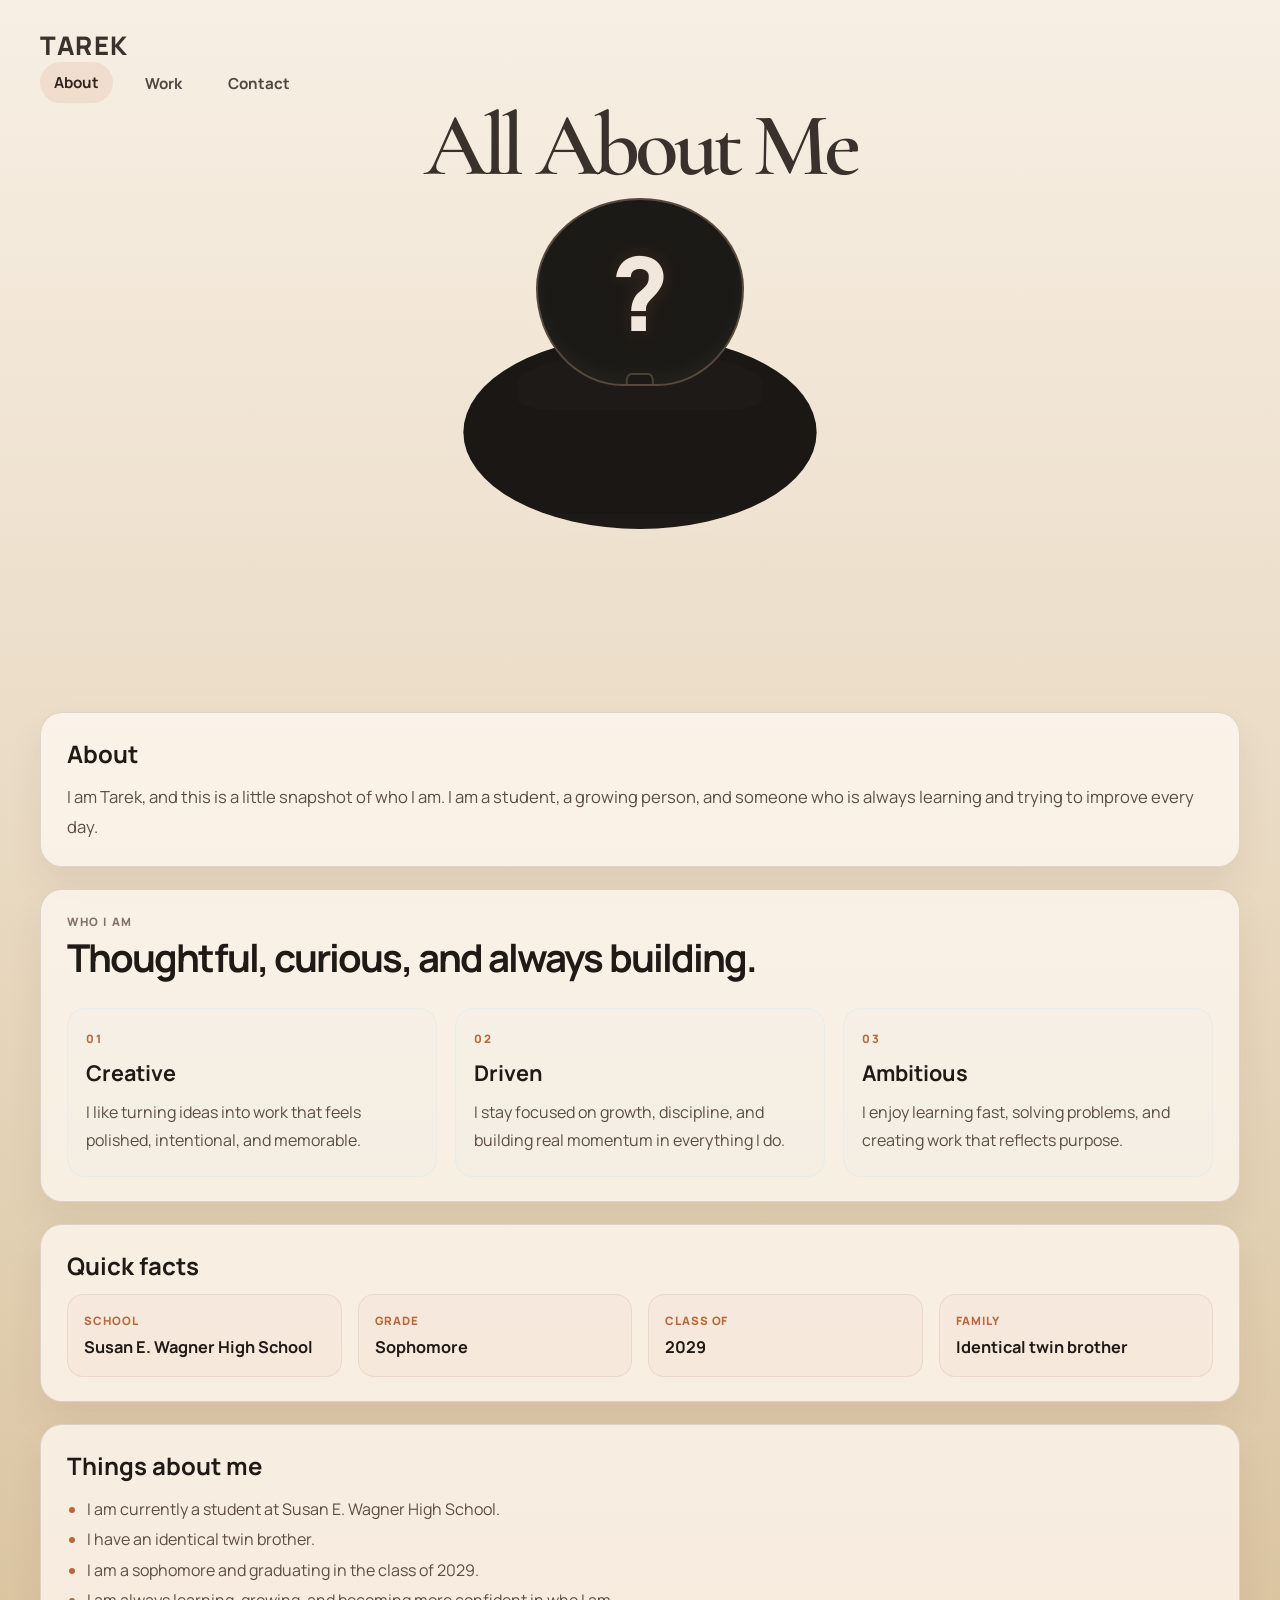
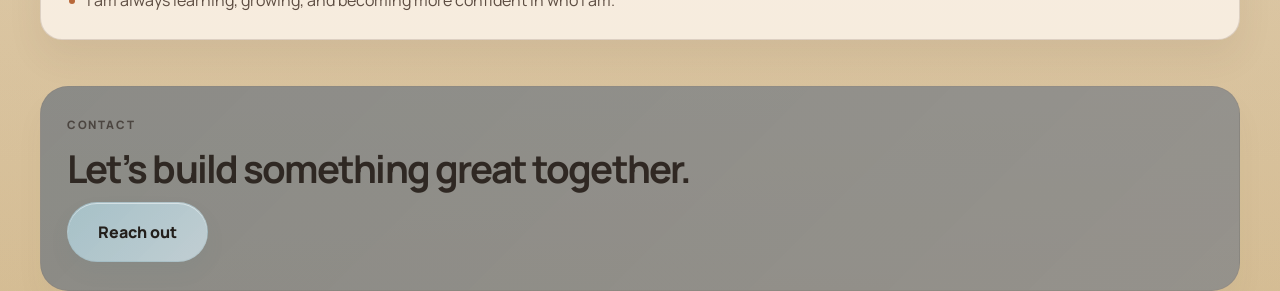
==== index.html @ dd8feee8 "Add files via upload" ====
<!DOCTYPE html>
<html lang="en">
  <head>
    <meta charset="UTF-8" />
    <meta name="viewport" content="width=device-width, initial-scale=1.0" />
    <title>All About Me</title>
    <meta
      name="description"
      content="A personal website about me, including my story, interests, and goals."
    />
    <link rel="preconnect" href="https://fonts.googleapis.com" />
    <link rel="preconnect" href="https://fonts.gstatic.com" crossorigin />
    <link
      href="https://fonts.googleapis.com/css2?family=Cormorant+Garamond:wght@500;600;700&family=Manrope:wght@400;500;600;700;800&display=swap"
      rel="stylesheet"
    />
    <link rel="stylesheet" href="styles.css" />
  </head>
  <body>
    <div class="hero-shell">
      <div class="background-bubbles" aria-hidden="true">
        <span class="bubble bubble-one"></span>
        <span class="bubble bubble-two"></span>
        <span class="bubble bubble-three"></span>
        <span class="bubble bubble-four"></span>
        <span class="bubble bubble-five"></span>
        <span class="bubble bubble-six"></span>
        <span class="bubble bubble-seven"></span>
        <span class="bubble bubble-eight"></span>
        <span class="bubble bubble-nine"></span>
        <span class="bubble bubble-ten"></span>
        <span class="bubble bubble-eleven"></span>
        <span class="bubble bubble-twelve"></span>
        <span class="bubble bubble-thirteen"></span>
        <span class="bubble bubble-fourteen"></span>
        <span class="bubble bubble-fifteen"></span>
        <span class="bubble bubble-sixteen"></span>
        <span class="bubble bubble-seventeen"></span>
        <span class="bubble bubble-eighteen"></span>
      </div>

      <div class="page-shell">
        <header class="hero reveal">
        <nav class="topbar">
          <div class="brand">Tarek</div>
          <div class="nav-links">
            <a href="#about" class="nav-link active">About</a>
            <a href="work.html" class="nav-link">Work</a>
            <a href="contact.html" class="nav-link">Contact</a>
          </div>
        </nav>

        <div class="hero-content">
          <div class="headline-block">
            <h1 id="page-title">All About Me</h1>
          </div>

          <div class="hero-figure" aria-hidden="true">
            <div class="figure-head">
              <div class="question-mark">?</div>
            </div>
            <div class="figure-body"></div>
          </div>
        </div>
        </header>

        <main class="content">
          <section class="about card reveal" id="about">
            <h2>About</h2>
            <p id="blurb">
              I’m Tarek — a driven, creative, and curious student who enjoys turning ideas into real work. I’m focused on growth, building meaningful projects, and learning the skills that help me stand out.
            </p>
          </section>

          <section class="story card reveal">
            <div class="story-header">
              <p class="eyebrow">Who I am</p>
              <h2>Thoughtful, curious, and always building.</h2>
            </div>

            <div class="story-grid">
              <article class="story-item">
                <span class="story-number">01</span>
                <h3>Creative</h3>
                <p>I like turning ideas into work that feels polished, intentional, and memorable.</p>
              </article>

              <article class="story-item">
                <span class="story-number">02</span>
                <h3>Driven</h3>
                <p>I stay focused on growth, discipline, and building real momentum in everything I do.</p>
              </article>

              <article class="story-item">
                <span class="story-number">03</span>
                <h3>Ambitious</h3>
                <p>I enjoy learning fast, solving problems, and creating work that reflects purpose.</p>
              </article>
            </div>
          </section>

          <section class="facts card reveal">
            <h2>Quick facts</h2>
            <div class="facts-grid" id="facts-grid">
              <div class="fact-item">
                <span class="fact-label">School</span>
                <span class="fact-value">Susan E. Wagner High School</span>
              </div>
              <div class="fact-item">
                <span class="fact-label">Focus</span>
                <span class="fact-value">Creative problem-solving</span>
              </div>
              <div class="fact-item">
                <span class="fact-label">Mindset</span>
                <span class="fact-value">Driven and adaptable</span>
              </div>
              <div class="fact-item">
                <span class="fact-label">Goal</span>
                <span class="fact-value">Build meaningful work</span>
              </div>
            </div>
          </section>

          <section class="details card reveal">
            <h2>Things about me</h2>
            <ul id="details-list">
              <li>Creative thinker with a strong work ethic and a desire to keep improving.</li>
              <li>Interested in technology, design, and projects that make an impact.</li>
              <li>Someone who takes initiative, values discipline, and enjoys learning fast.</li>
              <li>Focused on building a future rooted in ambition, creativity, and purpose.</li>
            </ul>
          </section>

          <section class="contact-callout reveal">
            <p class="eyebrow">Contact</p>
            <h3>Let’s build something great together.</h3>
            <a href="contact.html">Reach out</a>
          </section>
        </main>
      </div>
    </div>

    <script src="script.js"></script>
  </body>
</html>
---- styles.css ----
:root {
  --bg: #f8f2e9;
  --bg-deep: #e7d3b0;
  --panel: rgba(255, 250, 244, 0.8);
  --text: #201a17;
  --muted: #5d4d42;
  --accent: #b8683a;
  --accent-2: #4d725d;
  --border: rgba(82, 60, 46, 0.16);
  --shadow: 0 20px 42px rgba(76, 52, 36, 0.1);
}

* {
  box-sizing: border-box;
}

html {
  scroll-behavior: smooth;
}

body {
  margin: 0;
  min-height: 100vh;
  font-family: "Manrope", Arial, sans-serif;
  background:
    radial-gradient(circle at top, rgba(255,255,255,0.45), transparent 36%),
    linear-gradient(180deg, #f7efe4 0%, #ead7b1 100%);
  color: var(--text);
  overflow-x: hidden;
}

body::before {
  content: "";
  position: fixed;
  inset: 0;
  pointer-events: none;
  background: linear-gradient(120deg, rgba(120, 90, 63, 0.02), rgba(255,255,255,0.08), rgba(120, 90, 63, 0.02));
  mix-blend-mode: multiply;
}

img {
  max-width: 100%;
  display: block;
}

.hero-shell {
  position: relative;
  overflow: hidden;
  background:
    linear-gradient(180deg, rgba(255,255,255,0.15), rgba(90, 66, 46, 0.02)),
    linear-gradient(180deg, #f6ecdf 0%, #d7bf96 100%);
  min-height: 100vh;
}

.background-bubbles {
  position: absolute;
  inset: 0;
  z-index: 0;
  pointer-events: none;
  overflow: visible;
  opacity: 1;
}

.bubble {
  position: absolute;
  bottom: -120px;
  width: 56px;
  height: 56px;
  border-radius: 50% 50% 46% 46% / 46% 46% 54% 54%;
  border: 1px solid rgba(121, 86, 63, 0.14);
  box-shadow: inset -18px -16px 20px rgba(255,255,255,0.12), inset 12px 10px 18px rgba(255,255,255,0.14), 0 18px 30px rgba(127, 79, 49, 0.12);
  opacity: 0;
  animation: balloonLift var(--duration, 14s) ease-in infinite;
  animation-delay: var(--delay, 0s);
  will-change: transform, opacity;
}

.bubble::before {
  content: "";
  position: absolute;
  left: 18%;
  top: 15%;
  width: 18%;
  height: 18%;
  border-radius: 50%;
  background: rgba(255,255,255,0.8);
  filter: blur(2px);
}

.bubble::after {
  content: "";
  position: absolute;
  left: 50%;
  top: calc(100% + 4px);
  width: 2px;
  height: 96px;
  background: linear-gradient(180deg, rgba(78, 57, 45, 0.72), rgba(120, 92, 74, 0.2));
  border-radius: 999px;
  transform: translateX(-50%);
  box-shadow: 0 0 10px rgba(82, 57, 44, 0.14);
  animation: stringDrift var(--duration, 14s) ease-in infinite;
  animation-delay: var(--delay, 0s);
}


.bubble-one {
  left: 8%;
  --duration: 13s;
  --delay: -0.4s;
  --drift: 18px;
  background: radial-gradient(circle at 30% 25%, rgba(255,255,255,0.7), rgba(237, 176, 116, 0.42) 18%, rgba(201, 126, 77, 0.24) 42%, rgba(81, 53, 40, 0.08) 72%, rgba(255,255,255,0) 100%);
}

.bubble-two {
  left: 19%;
  width: 72px;
  height: 72px;
  --duration: 15.5s;
  --delay: -3.2s;
  --drift: 24px;
  background: radial-gradient(circle at 30% 28%, rgba(255,255,255,0.72), rgba(162, 214, 197, 0.44) 18%, rgba(104, 160, 138, 0.22) 42%, rgba(42, 68, 61, 0.08) 72%, rgba(255,255,255,0) 100%);
}

.bubble-three {
  left: 32%;
  --duration: 12.8s;
  --delay: -4.8s;
  --drift: -20px;
  background: radial-gradient(circle at 30% 25%, rgba(255,255,255,0.72), rgba(234, 174, 132, 0.4) 18%, rgba(180, 112, 78, 0.22) 42%, rgba(70, 48, 38, 0.08) 72%, rgba(255,255,255,0) 100%);
}

.bubble-four {
  left: 46%;
  width: 64px;
  height: 64px;
  --duration: 16.2s;
  --delay: -6.7s;
  --drift: 18px;
  background: radial-gradient(circle at 30% 25%, rgba(255,255,255,0.68), rgba(210, 168, 150, 0.42) 18%, rgba(163, 107, 80, 0.2) 42%, rgba(59, 42, 36, 0.08) 72%, rgba(255,255,255,0) 100%);
}

.bubble-five {
  left: 58%;
  width: 82px;
  height: 82px;
  --duration: 17.4s;
  --delay: -8.9s;
  --drift: -22px;
  background: radial-gradient(circle at 30% 25%, rgba(255,255,255,0.7), rgba(160, 216, 192, 0.44) 18%, rgba(93, 144, 121, 0.22) 42%, rgba(31, 56, 49, 0.08) 72%, rgba(255,255,255,0) 100%);
}

.bubble-six {
  left: 71%;
  --duration: 14.4s;
  --delay: -10.1s;
  --drift: 22px;
  background: radial-gradient(circle at 30% 25%, rgba(255,255,255,0.68), rgba(233, 170, 131, 0.4) 18%, rgba(164, 100, 73, 0.2) 42%, rgba(60, 38, 31, 0.08) 72%, rgba(255,255,255,0) 100%);
}

.bubble-seven {
  left: 83%;
  width: 54px;
  height: 54px;
  --duration: 13.6s;
  --delay: -11.4s;
  --drift: -18px;
  background: radial-gradient(circle at 30% 25%, rgba(255,255,255,0.68), rgba(177, 240, 212, 0.4) 18%, rgba(94, 149, 127, 0.2) 42%, rgba(35, 58, 51, 0.08) 72%, rgba(255,255,255,0) 100%);
}

.bubble-eight {
  left: 12%;
  width: 76px;
  height: 76px;
  --duration: 18s;
  --delay: -13.8s;
  --drift: 14px;
  background: radial-gradient(circle at 30% 25%, rgba(255,255,255,0.7), rgba(245, 196, 139, 0.44) 18%, rgba(183, 116, 76, 0.2) 42%, rgba(68, 45, 38, 0.08) 72%, rgba(255,255,255,0) 100%);
}

.bubble-nine {
  left: 62%;
  width: 44px;
  height: 44px;
  --duration: 12.3s;
  --delay: -2.8s;
  --drift: -16px;
  background: radial-gradient(circle at 30% 25%, rgba(255,255,255,0.68), rgba(226, 183, 114, 0.4) 18%, rgba(166, 112, 64, 0.2) 42%, rgba(51, 37, 30, 0.08) 72%, rgba(255,255,255,0) 100%);
}

.bubble-ten {
  left: 90%;
  width: 48px;
  height: 48px;
  --duration: 15.8s;
  --delay: -9.6s;
  --drift: 16px;
  background: radial-gradient(circle at 30% 25%, rgba(255,255,255,0.7), rgba(168, 210, 194, 0.42) 18%, rgba(88, 144, 118, 0.2) 42%, rgba(32, 53, 47, 0.08) 72%, rgba(255,255,255,0) 100%);
}

.bubble-eleven {
  left: 28%;
  width: 40px;
  height: 40px;
  --duration: 14.1s;
  --delay: -5.6s;
  --drift: -14px;
  background: radial-gradient(circle at 30% 25%, rgba(255,255,255,0.7), rgba(232, 186, 132, 0.38) 18%, rgba(174, 106, 71, 0.18) 42%, rgba(58, 40, 31, 0.08) 72%, rgba(255,255,255,0) 100%);
}

.bubble-twelve {
  left: 52%;
  width: 36px;
  height: 36px;
  --duration: 13.2s;
  --delay: -7.6s;
  --drift: 12px;
  background: radial-gradient(circle at 30% 25%, rgba(255,255,255,0.7), rgba(171, 211, 170, 0.38) 18%, rgba(94, 140, 108, 0.18) 42%, rgba(38, 58, 46, 0.08) 72%, rgba(255,255,255,0) 100%);
}

.bubble-thirteen {
  left: 38%;
  width: 30px;
  height: 30px;
  --duration: 12.9s;
  --delay: -12.4s;
  --drift: -12px;
  background: radial-gradient(circle at 30% 25%, rgba(255,255,255,0.68), rgba(235, 181, 126, 0.38) 18%, rgba(165, 102, 73, 0.18) 42%, rgba(57, 39, 31, 0.08) 72%, rgba(255,255,255,0) 100%);
}

.bubble-fourteen {
  left: 76%;
  width: 60px;
  height: 60px;
  --duration: 16.8s;
  --delay: -14.6s;
  --drift: -20px;
  background: radial-gradient(circle at 30% 25%, rgba(255,255,255,0.7), rgba(189, 206, 172, 0.42) 18%, rgba(108, 144, 101, 0.2) 42%, rgba(40, 57, 38, 0.08) 72%, rgba(255,255,255,0) 100%);
}

.bubble-fifteen {
  left: 66%;
  width: 32px;
  height: 32px;
  --duration: 11.9s;
  --delay: -10.8s;
  --drift: 18px;
  background: radial-gradient(circle at 30% 25%, rgba(255,255,255,0.68), rgba(201, 179, 138, 0.38) 18%, rgba(147, 100, 70, 0.18) 42%, rgba(55, 40, 33, 0.08) 72%, rgba(255,255,255,0) 100%);
}

.bubble-sixteen {
  left: 4%;
  width: 42px;
  height: 42px;
  --duration: 14.5s;
  --delay: -8.5s;
  --drift: -18px;
  background: radial-gradient(circle at 30% 25%, rgba(255,255,255,0.68), rgba(180, 212, 182, 0.38) 18%, rgba(95, 143, 105, 0.2) 42%, rgba(39, 58, 42, 0.08) 72%, rgba(255,255,255,0) 100%);
}

.bubble-seventeen {
  left: 48%;
  width: 28px;
  height: 28px;
  --duration: 12.1s;
  --delay: -4.1s;
  --drift: 12px;
  background: radial-gradient(circle at 30% 25%, rgba(255,255,255,0.68), rgba(234, 193, 143, 0.38) 18%, rgba(168, 106, 73, 0.18) 42%, rgba(58, 40, 32, 0.08) 72%, rgba(255,255,255,0) 100%);
}

.bubble-eighteen {
  left: 88%;
  width: 34px;
  height: 34px;
  --duration: 13.7s;
  --delay: -6.2s;
  --drift: -10px;
  background: radial-gradient(circle at 30% 25%, rgba(255,255,255,0.68), rgba(189, 215, 188, 0.4) 18%, rgba(102, 144, 103, 0.18) 42%, rgba(40, 60, 38, 0.08) 72%, rgba(255,255,255,0) 100%);
}

@keyframes balloonLift {
  0% {
    transform: translate3d(0, 80px, 0) scale(0.72) rotate(-2deg);
    opacity: 0;
  }
  12% {
    opacity: 0.8;
  }
  28% {
    transform: translate3d(calc(var(--drift) * 0.5), -20px, 0) scale(0.9) rotate(2deg);
    opacity: 0.9;
  }
  48% {
    transform: translate3d(calc(var(--drift) * 0.9), -150px, 0) scale(1.02) rotate(-1deg);
    opacity: 0.87;
  }
  72% {
    transform: translate3d(var(--drift), -270px, 0) scale(1.08) rotate(4deg);
    opacity: 0.7;
  }
  100% {
    transform: translate3d(calc(var(--drift) * -0.6), -440px, 0) scale(1.14) rotate(7deg);
    opacity: 0;
  }
}

@keyframes stringDrift {
  0%, 100% {
    transform: translateX(-50%) rotate(0deg) scaleY(0.9);
  }
  28% {
    transform: translateX(calc(-50% + 6px)) rotate(2deg) scaleY(1);
  }
  60% {
    transform: translateX(calc(-50% - 4px)) rotate(-2deg) scaleY(1.05);
  }
}

.page-shell {
  position: relative;
  z-index: 1;
  width: min(1340px, calc(100% - 32px));
  margin: 0 auto;
  padding-top: 18px;
}

.contact-body {
  margin: 0;
  min-height: 100vh;
  background: linear-gradient(180deg, #f3eadb 0%, #d9c6a4 100%);
  color: #1d1a17;
  font-family: "Manrope", Arial, sans-serif;
}

* {
  box-sizing: border-box;
}

html {
  scroll-behavior: smooth;
}

body {
  margin: 0;
}

.page-shell {
  width: min(1200px, calc(100% - 32px));
  margin: 0 auto;
}

.contact-shell {
  padding-top: 26px;
  padding-bottom: 70px;
}

.topbar-wrap {
  padding-top: 8px;
}

.site-nav {
  display: flex;
  justify-content: space-between;
  align-items: center;
  gap: 16px;
  margin-bottom: 30px;
}

.brand {
  color: rgba(34, 26, 21, 0.92);
  font-weight: 800;
  letter-spacing: 0.08em;
  text-transform: uppercase;
  font-size: clamp(1.4rem, 2vw, 2rem);
}

.nav-links {
  display: flex;
  flex-wrap: wrap;
  gap: 10px;
  align-items: center;
}

.nav-links a {
  color: rgba(37, 29, 24, 0.8);
  text-decoration: none;
  font-size: 0.95rem;
  font-weight: 700;
  padding: 10px 14px;
  border-radius: 999px;
  transition: background 0.2s ease, color 0.2s ease;
}

.nav-links a.active,
.nav-links a:hover {
  background: rgba(199, 109, 70, 0.12);
  color: #2f241f;
}

.contact-content {
  display: grid;
  grid-template-columns: 0.9fr 1.1fr;
  gap: 42px;
  align-items: center;
  min-height: calc(100vh - 140px);
}

.contact-copy {
  display: grid;
  gap: 18px;
  padding: 20px 0;
}

.eyebrow {
  margin: 0;
  color: rgba(79, 58, 46, 0.7);
  text-transform: uppercase;
  letter-spacing: 0.14em;
  font-size: 0.72rem;
  font-weight: 800;
}

.contact-copy h1 {
  margin: 0;
  color: #2a221d;
  font-size: clamp(3.4rem, 5vw, 5.7rem);
  line-height: 0.93;
  letter-spacing: -0.06em;
  font-family: "Cormorant Garamond", Georgia, serif;
  font-weight: 700;
}

.lead {
  margin: 0;
  max-width: 500px;
  color: rgba(56, 42, 34, 0.82);
  font-size: 1.08rem;
  line-height: 1.7;
}

.contact-details {
  display: flex;
  flex-direction: column;
  gap: 8px;
  margin-top: 4px;
}

.contact-details a,
.contact-details span {
  color: rgba(41, 31, 27, 0.9);
  text-decoration: none;
  font-size: 1rem;
  font-weight: 600;
}

.contact-panel {
  display: flex;
  justify-content: center;
  align-items: center;
}

.contact-form {
  width: min(100%, 560px);
  padding: 28px 24px 24px;
  border-radius: 22px;
  border: 1px solid rgba(117, 88, 67, 0.18);
  background: rgba(255, 252, 247, 0.8);
  box-shadow: 0 18px 42px rgba(84, 58, 36, 0.12);
  display: grid;
  gap: 18px;
}

.field-row {
  display: grid;
  gap: 18px;
}

.field-row.two-up {
  grid-template-columns: repeat(2, minmax(0, 1fr));
}

.contact-field {
  display: grid;
  gap: 8px;
  color: rgba(42, 32, 27, 0.9);
  font-size: 0.95rem;
  font-weight: 700;
}

.contact-field input,
.contact-field textarea {
  width: 100%;
  border: 1px solid rgba(116, 91, 73, 0.2);
  border-radius: 12px;
  background: rgba(255, 255, 255, 0.6);
  color: #1f1a16;
  padding: 14px 16px;
  font: inherit;
  box-sizing: border-box;
}

.contact-field input::placeholder,
.contact-field textarea::placeholder {
  color: rgba(78, 61, 52, 0.5);
}

.contact-field textarea {
  min-height: 140px;
  resize: vertical;
}

.contact-form button {
  width: 100%;
  border: none;
  border-radius: 12px;
  padding: 15px 18px;
  background: linear-gradient(135deg, #d87a4a, #b85d3b);
  color: #fffaf5;
  font-size: 1rem;
  font-weight: 800;
  cursor: pointer;
  letter-spacing: 0.04em;
}

.form-status {
  margin: 0;
  min-height: 20px;
  font-size: 0.92rem;
  color: rgba(56, 40, 31, 0.8);
}

.form-status.error {
  color: #8d3d2a;
}

.contact-form button:hover {
  filter: brightness(1.04);
}

.contact-field input:focus,
.contact-field textarea:focus,
.contact-form button:focus {
  outline: 2px solid rgba(255, 255, 255, 0.5);
  outline-offset: 2px;
}

@media (max-width: 820px) {
  .contact-content {
    grid-template-columns: 1fr;
    gap: 28px;
    min-height: unset;
  }

  .field-row.two-up {
    grid-template-columns: 1fr;
  }

  .site-nav {
    flex-direction: column;
    align-items: flex-start;
  }
}

@media (max-width: 560px) {
  .page-shell {
    width: min(100% - 18px, 1200px);
  }

  .contact-form {
    padding: 22px 18px;
  }
}

.story {
  display: grid;
  gap: 18px;
}

.story-header {
  display: grid;
  gap: 8px;
}

.story-header h2 {
  margin: 0;
  font-size: clamp(2rem, 3vw, 3rem);
  line-height: 1.08;
  letter-spacing: -0.05em;
  color: var(--text);
}

.story-grid {
  display: grid;
  grid-template-columns: repeat(3, minmax(0, 1fr));
  gap: 18px;
}

.story-item {
  padding: 22px 18px;
  border-radius: 18px;
  border: 1px solid rgba(126, 217, 255, 0.12);
  background: rgba(126, 217, 255, 0.03);
  display: grid;
  gap: 12px;
}

.story-number {
  color: var(--accent);
  font-size: 0.72rem;
  font-weight: 800;
  letter-spacing: 0.14em;
  text-transform: uppercase;
}

.story-item h3 {
  margin: 0;
  font-size: 1.35rem;
  color: var(--text);
}

.story-item p {
  margin: 0;
  color: var(--muted);
  line-height: 1.7;
}

.contact-callout {
  display: grid;
  gap: 12px;
  margin-top: 24px;
  padding: 28px 26px;
  border-radius: 28px;
  border: 1px solid rgba(125, 101, 81, 0.12);
  background: linear-gradient(135deg, rgba(115, 122, 128, 0.76), rgba(124, 129, 136, 0.72));
  box-shadow: 0 18px 30px rgba(88, 65, 44, 0.04);
}

.contact-callout h3 {
  margin: 0;
  font-size: clamp(2rem, 3vw, 3rem);
  line-height: 1.08;
  letter-spacing: -0.05em;
  color: rgba(41, 34, 29, 0.94);
}

.contact-callout p {
  margin: 0;
  color: rgba(55, 47, 41, 0.75);
  line-height: 1.8;
}

.contact-callout a {
  display: inline-flex;
  width: fit-content;
  border-radius: 999px;
  background: linear-gradient(135deg, rgba(167, 195, 203, 0.95), rgba(197, 212, 217, 0.92));
  color: rgba(29, 24, 20, 0.96);
  text-decoration: none;
  padding: 18px 30px;
  border: 1px solid rgba(142, 170, 178, 0.22);
  font-weight: 800;
  box-shadow: inset 0 1px 0 rgba(255,255,255,0.48), 0 10px 18px rgba(98, 125, 130, 0.1);
  transition: transform 0.2s ease, box-shadow 0.2s ease;
}

.contact-callout a:hover {
  transform: translateY(-1px);
  box-shadow: inset 0 1px 0 rgba(255,255,255,0.6), 0 14px 20px rgba(98, 125, 130, 0.12);
}

@media (max-width: 860px) {
  .story-grid {
    grid-template-columns: 1fr;
  }
}

@media (max-width: 700px) {
  .contact-layout {
    grid-template-columns: 1fr;
  }

  .field-row.two-up {
    grid-template-columns: 1fr;
  }

  .site-nav {
    flex-direction: column;
    align-items: flex-start;
  }
}

@media (max-width: 700px) {
  .contact-shell {
    padding-left: 18px;
    padding-right: 18px;
  }

  .contact-copy h1 {
    font-size: 3.4rem;
  }
}

.nav-links {
  display: flex;
  gap: 18px;
  align-items: center;
}

.nav-link {
  color: rgba(40, 31, 25, 0.82);
  text-decoration: none;
  font-weight: 700;
  font-size: 0.95rem;
  padding: 10px 14px;
  border-radius: 999px;
  transition: background 0.2s ease, transform 0.2s ease;
}

.nav-link:hover,
.nav-link.active {
  background: rgba(199, 109, 70, 0.12);
  transform: translateY(-1px);
}

.brand {
  font-size: clamp(1.4rem, 2vw, 2rem);
  font-weight: 800;
  letter-spacing: 0.06em;
  text-transform: uppercase;
  color: rgba(38, 29, 24, 0.9);
}

.hero {
  padding: 10px 0 0;
}

.hero-content {
  display: flex;
  flex-direction: column;
  align-items: center;
  gap: 10px;
  min-height: 600px;
  position: relative;
  padding-top: 0;
}

.hero-figure {
  position: relative;
  width: min(30vw, 430px);
  aspect-ratio: 1.1;
  margin: 0 auto;
  display: flex;
  flex-direction: column;
  align-items: center;
  justify-content: flex-start;
  opacity: 1;
  filter: drop-shadow(0 0 16px rgba(255, 255, 255, 0.08));
}

.figure-head {
  position: relative;
  width: 54%;
  aspect-ratio: 1.1;
  background: #1c1a17;
  border: 2px solid rgba(198, 161, 127, 0.35);
  border-radius: 50% 50% 42% 42% / 48% 48% 52% 52%;
  z-index: 2;
  display: grid;
  place-items: center;
  overflow: hidden;
  box-shadow: inset 0 -10px 18px rgba(255,255,255,0.03);
}

.figure-head::before {
  content: "";
  position: absolute;
  left: 50%;
  bottom: -14%;
  width: 12%;
  height: 18%;
  background: #1c1a17;
  border: 2px solid rgba(198, 161, 127, 0.28);
  transform: translateX(-50%);
  border-radius: 20% 20% 12% 12%;
}

.question-mark {
  position: relative;
  display: grid;
  place-items: center;
  font-size: clamp(4.5rem, 8vw, 8rem);
  line-height: 1;
  font-weight: 900;
  color: #f1e7dc;
  font-family: "Manrope", Arial, sans-serif;
  text-shadow: 0 0 18px rgba(199, 109, 70, 0.18);
}

.figure-body {
  position: relative;
  width: 100%;
  height: 66%;
  margin-top: -18%;
  background: #1a1715;
  border: 2px solid rgba(198, 161, 127, 0.26);
  border-radius: 34% 34% 18% 18% / 28% 28% 0 0;
  clip-path: ellipse(46% 42% at 50% 50%);
  box-shadow: inset 0 -8px 16px rgba(255,255,255,0.03);
}

.figure-body::before {
  content: "";
  position: absolute;
  left: 18%;
  right: 18%;
  top: 16%;
  height: 24%;
  border-radius: 50% 50% 18% 18%;
  background: rgba(255,255,255,0.012);
}

.figure-body::after {
  content: "";
  position: absolute;
  left: 10%;
  right: 10%;
  bottom: 0;
  height: 14%;
  border-radius: 0 0 24% 24% / 0 0 18% 18%;
  background: rgba(255,255,255,0.012);
}

.headline-block {
  width: min(920px, 92vw);
  position: relative;
  z-index: 1;
  text-align: center;
}

#page-title {
  margin: 0;
  font-family: "Cormorant Garamond", Georgia, serif;
  font-size: clamp(4rem, 7vw, 8rem);
  line-height: 0.94;
  letter-spacing: -0.06em;
  font-weight: 600;
  color: rgba(38, 29, 24, 0.9);
}

@media (max-width: 700px) {
  .hero-figure {
    width: min(78vw, 420px);
  }

  .question-mark {
    font-size: clamp(4rem, 20vw, 9rem);
  }
}

.content {
  margin-top: 8px;
  display: grid;
  gap: 22px;
}

.card,
.page-card,
.mini-card,
.contact-list {
  background: rgba(255, 249, 242, 0.76);
  border: 1px solid var(--border);
  border-radius: 22px;
  padding: 24px 26px;
  box-shadow: 0 18px 35px rgba(86, 61, 46, 0.08);
}

.card h2,
.page-card h1,
.mini-card h2 {
  margin: 0 0 12px;
  color: var(--text);
}

#blurb {
  margin: 0;
  color: var(--muted);
  font-size: 1.04rem;
  line-height: 1.8;
}

.facts-grid {
  display: grid;
  grid-template-columns: repeat(auto-fit, minmax(180px, 1fr));
  gap: 16px;
}

.fact-item {
  background: rgba(199, 109, 70, 0.04);
  border: 1px solid rgba(153, 100, 73, 0.12);
  border-radius: 16px;
  padding: 18px 16px;
}

.fact-label {
  display: block;
  font-size: 0.72rem;
  text-transform: uppercase;
  letter-spacing: 0.08em;
  color: var(--accent);
  font-weight: 800;
  margin-bottom: 8px;
}

.fact-value {
  font-size: 1.02rem;
  font-weight: 700;
  color: var(--text);
}

#details-list {
  margin: 0;
  padding-left: 20px;
  color: var(--muted);
  line-height: 1.9;
}

#details-list li::marker {
  color: var(--accent);
}

.section-tag {
  margin: 0 0 8px;
  text-transform: uppercase;
  letter-spacing: 0.12em;
  font-size: 0.72rem;
  font-weight: 800;
  color: var(--accent);
}

.page-card p,
.mini-card p,
.contact-list p {
  color: var(--muted);
  line-height: 1.8;
}

.work-grid {
  display: grid;
  grid-template-columns: repeat(auto-fit, minmax(220px, 1fr));
  gap: 18px;
  margin-top: 22px;
}

.contact-list {
  margin-top: 22px;
}

.contact-form {
  display: grid;
  gap: 18px;
  margin-top: 22px;
}

.contact-field {
  display: grid;
  gap: 8px;
  color: var(--text);
  font-weight: 600;
}

.contact-field input,
.contact-field textarea {
  width: 100%;
  background: rgba(15, 19, 28, 0.75);
  border: 1px solid var(--border);
  border-radius: 14px;
  color: var(--text);
  padding: 14px 16px;
  font: inherit;
  resize: vertical;
}

.contact-field input::placeholder,
.contact-field textarea::placeholder {
  color: rgba(255, 255, 255, 0.5);
}

.contact-form button {
  width: fit-content;
  border: none;
  border-radius: 999px;
  padding: 12px 22px;
  background: linear-gradient(135deg, var(--accent), var(--accent-2));
  color: #03121d;
  font-size: 1rem;
  font-weight: 800;
  cursor: pointer;
  box-shadow: 0 10px 25px rgba(126, 217, 255, 0.25);
}

.reveal {
  opacity: 0;
  transform: translateY(28px);
  transition: opacity 0.7s ease, transform 0.7s ease;
}

.reveal.visible {
  opacity: 1;
  transform: translateY(0);
}

@media (max-width: 700px) {
  .page-shell {
    width: min(100% - 18px, 1200px);
    margin-top: 18px;
  }

  .topbar,
  .nav-links {
    flex-wrap: wrap;
  }

  .photo-layout {
    display: flex;
    justify-content: center;
  }

  .photo-placeholder {
    width: min(100%, 320px);
  }

  .card,
  .page-card,
  .mini-card,
  .contact-list {
    padding: 20px 18px;
  }
}
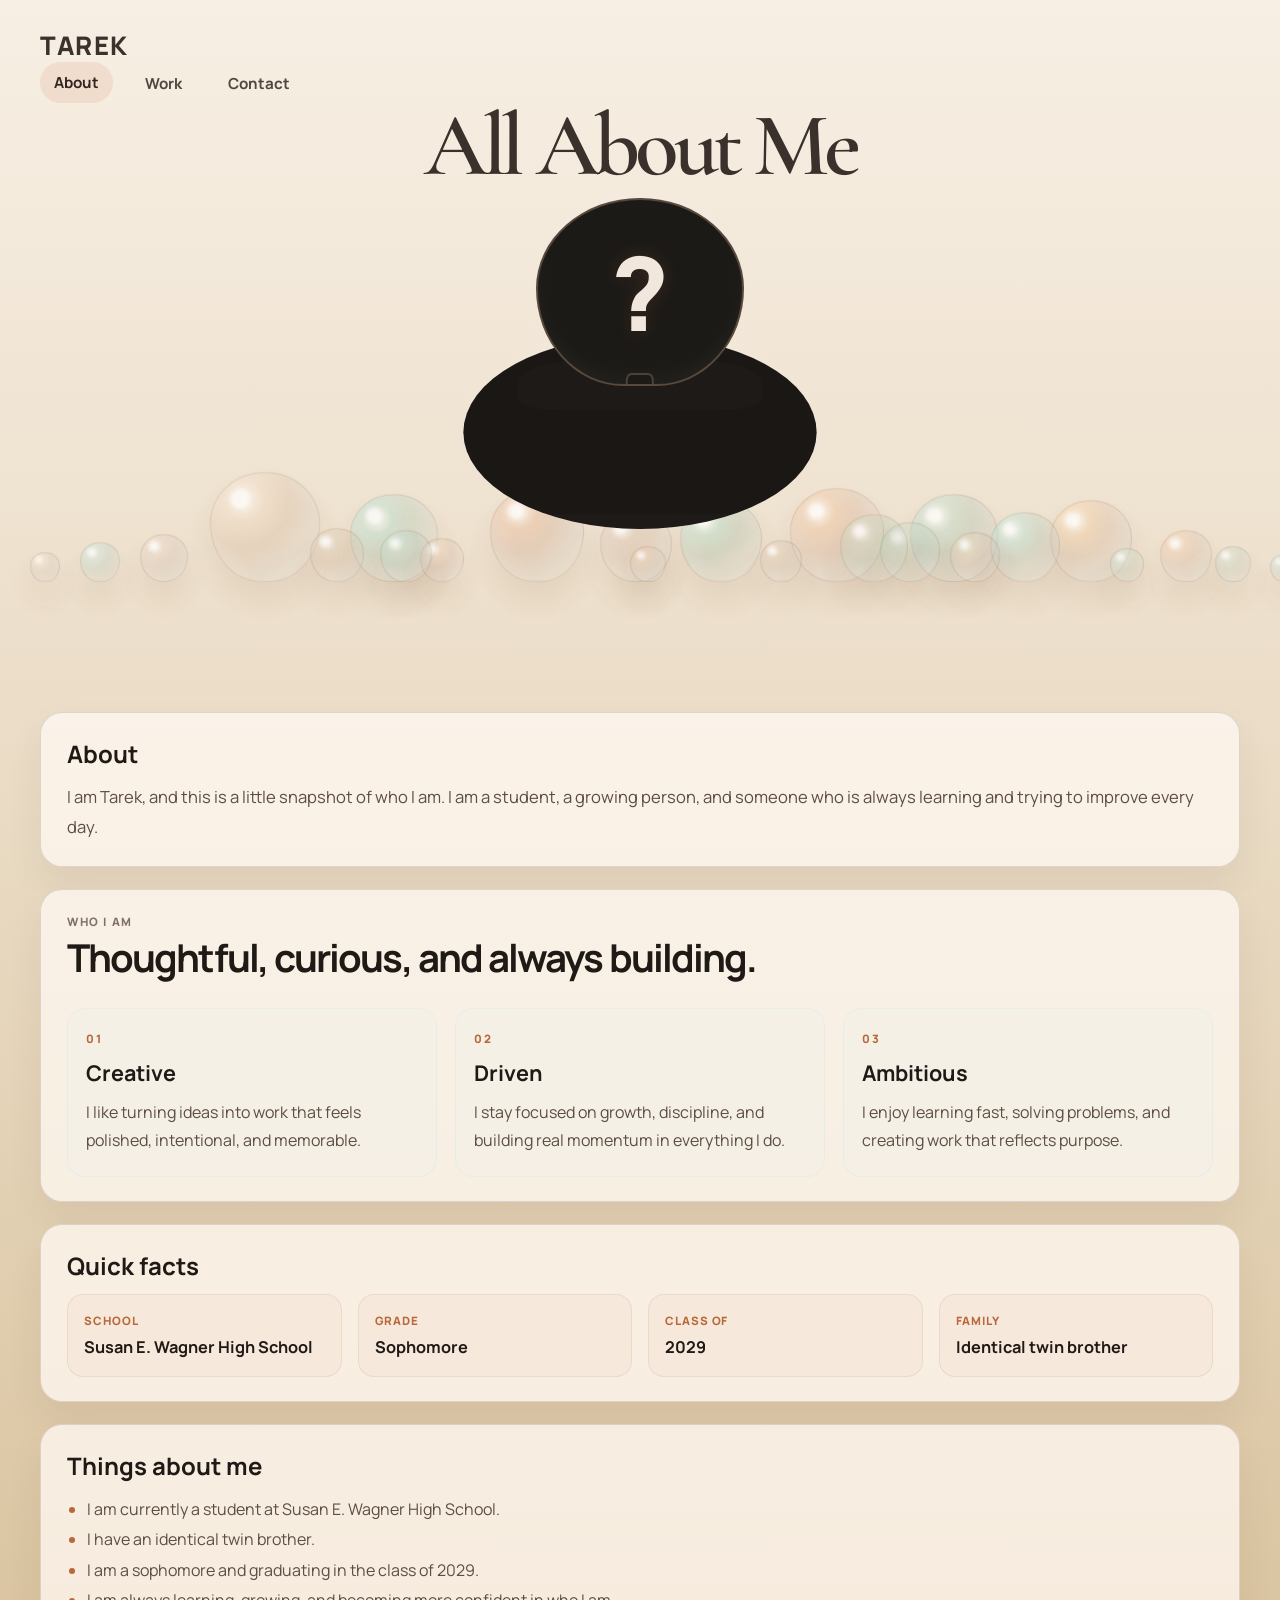
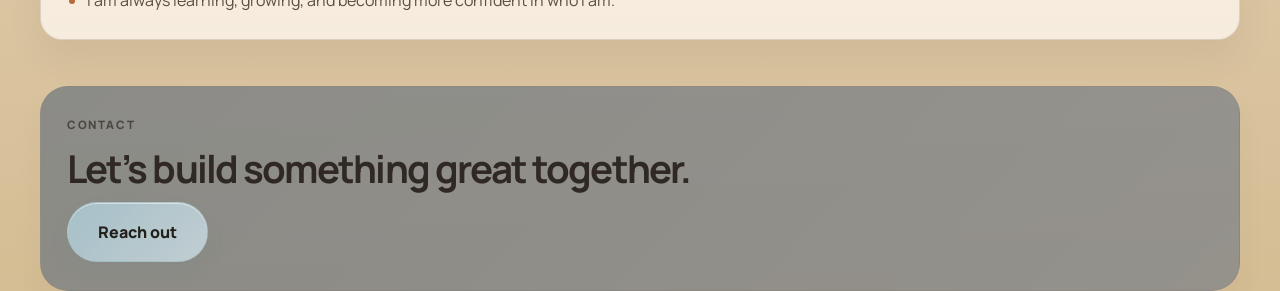
==== commit d5d23772: "Add files via upload" ====
--- a/index.html
+++ b/index.html
@@ -37,6 +37,12 @@
         <span class="bubble bubble-sixteen"></span>
         <span class="bubble bubble-seventeen"></span>
         <span class="bubble bubble-eighteen"></span>
+        <span class="bubble bubble-nineteen"></span>
+        <span class="bubble bubble-twenty"></span>
+        <span class="bubble bubble-twenty-one"></span>
+        <span class="bubble bubble-twenty-two"></span>
+        <span class="bubble bubble-twenty-three"></span>
+        <span class="bubble bubble-twenty-four"></span>
       </div>
 
       <div class="page-shell">
--- a/styles.css
+++ b/styles.css
@@ -54,7 +54,12 @@
 
 .background-bubbles {
   position: absolute;
-  inset: 0;
+  left: 50%;
+  top: 380px;
+  bottom: auto;
+  width: min(1280px, 100vw);
+  height: 220px;
+  transform: translateX(-50%);
   z-index: 0;
   pointer-events: none;
   overflow: visible;
@@ -63,13 +68,14 @@
 
 .bubble {
   position: absolute;
-  bottom: -120px;
+  left: calc(50% + var(--offsetX, 0px));
+  bottom: 18px;
   width: 56px;
   height: 56px;
   border-radius: 50% 50% 46% 46% / 46% 46% 54% 54%;
   border: 1px solid rgba(121, 86, 63, 0.14);
   box-shadow: inset -18px -16px 20px rgba(255,255,255,0.12), inset 12px 10px 18px rgba(255,255,255,0.14), 0 18px 30px rgba(127, 79, 49, 0.12);
-  opacity: 0;
+  opacity: 0.82;
   animation: balloonLift var(--duration, 14s) ease-in infinite;
   animation-delay: var(--delay, 0s);
   will-change: transform, opacity;
@@ -87,231 +93,265 @@
   filter: blur(2px);
 }
 
-.bubble::after {
-  content: "";
-  position: absolute;
-  left: 50%;
-  top: calc(100% + 4px);
-  width: 2px;
-  height: 96px;
-  background: linear-gradient(180deg, rgba(78, 57, 45, 0.72), rgba(120, 92, 74, 0.2));
-  border-radius: 999px;
-  transform: translateX(-50%);
-  box-shadow: 0 0 10px rgba(82, 57, 44, 0.14);
-  animation: stringDrift var(--duration, 14s) ease-in infinite;
-  animation-delay: var(--delay, 0s);
-}
-
-
 .bubble-one {
-  left: 8%;
+  --offsetX: -430px;
+  width: 110px;
+  height: 110px;
   --duration: 13s;
   --delay: -0.4s;
   --drift: 18px;
-  background: radial-gradient(circle at 30% 25%, rgba(255,255,255,0.7), rgba(237, 176, 116, 0.42) 18%, rgba(201, 126, 77, 0.24) 42%, rgba(81, 53, 40, 0.08) 72%, rgba(255,255,255,0) 100%);
+  background: radial-gradient(circle at 30% 25%, rgba(255,255,255,0.72), rgba(243, 214, 188, 0.44) 18%, rgba(200, 156, 122, 0.26) 42%, rgba(88, 64, 49, 0.08) 72%, rgba(255,255,255,0) 100%);
 }
 
 .bubble-two {
-  left: 19%;
+  --offsetX: -290px;
+  width: 88px;
+  height: 88px;
+  --duration: 15.5s;
+  --delay: -3.2s;
+  --drift: 20px;
+  background: radial-gradient(circle at 30% 28%, rgba(255,255,255,0.72), rgba(165, 216, 201, 0.46) 18%, rgba(109, 165, 145, 0.22) 42%, rgba(52, 72, 64, 0.08) 72%, rgba(255,255,255,0) 100%);
+}
+
+.bubble-three {
+  --offsetX: -150px;
+  width: 94px;
+  height: 94px;
+  --duration: 12.8s;
+  --delay: -4.8s;
+  --drift: -16px;
+  background: radial-gradient(circle at 30% 25%, rgba(255,255,255,0.7), rgba(233, 173, 134, 0.42) 18%, rgba(175, 105, 74, 0.2) 42%, rgba(82, 50, 38, 0.08) 72%, rgba(255,255,255,0) 100%);
+}
+
+.bubble-four {
+  --offsetX: -40px;
   width: 72px;
   height: 72px;
-  --duration: 15.5s;
-  --delay: -3.2s;
-  --drift: 24px;
-  background: radial-gradient(circle at 30% 28%, rgba(255,255,255,0.72), rgba(162, 214, 197, 0.44) 18%, rgba(104, 160, 138, 0.22) 42%, rgba(42, 68, 61, 0.08) 72%, rgba(255,255,255,0) 100%);
-}
-
-.bubble-three {
-  left: 32%;
-  --duration: 12.8s;
-  --delay: -4.8s;
-  --drift: -20px;
-  background: radial-gradient(circle at 30% 25%, rgba(255,255,255,0.72), rgba(234, 174, 132, 0.4) 18%, rgba(180, 112, 78, 0.22) 42%, rgba(70, 48, 38, 0.08) 72%, rgba(255,255,255,0) 100%);
-}
-
-.bubble-four {
-  left: 46%;
-  width: 64px;
-  height: 64px;
   --duration: 16.2s;
   --delay: -6.7s;
-  --drift: 18px;
-  background: radial-gradient(circle at 30% 25%, rgba(255,255,255,0.68), rgba(210, 168, 150, 0.42) 18%, rgba(163, 107, 80, 0.2) 42%, rgba(59, 42, 36, 0.08) 72%, rgba(255,255,255,0) 100%);
+  --drift: 12px;
+  background: radial-gradient(circle at 30% 25%, rgba(255,255,255,0.68), rgba(210, 176, 157, 0.42) 18%, rgba(164, 114, 88, 0.2) 42%, rgba(72, 52, 44, 0.08) 72%, rgba(255,255,255,0) 100%);
 }
 
 .bubble-five {
-  left: 58%;
+  --offsetX: 40px;
   width: 82px;
   height: 82px;
   --duration: 17.4s;
   --delay: -8.9s;
-  --drift: -22px;
+  --drift: -18px;
   background: radial-gradient(circle at 30% 25%, rgba(255,255,255,0.7), rgba(160, 216, 192, 0.44) 18%, rgba(93, 144, 121, 0.22) 42%, rgba(31, 56, 49, 0.08) 72%, rgba(255,255,255,0) 100%);
 }
 
 .bubble-six {
-  left: 71%;
+  --offsetX: 150px;
+  width: 94px;
+  height: 94px;
   --duration: 14.4s;
   --delay: -10.1s;
-  --drift: 22px;
-  background: radial-gradient(circle at 30% 25%, rgba(255,255,255,0.68), rgba(233, 170, 131, 0.4) 18%, rgba(164, 100, 73, 0.2) 42%, rgba(60, 38, 31, 0.08) 72%, rgba(255,255,255,0) 100%);
+  --drift: 18px;
+  background: radial-gradient(circle at 30% 25%, rgba(255,255,255,0.68), rgba(237, 181, 137, 0.42) 18%, rgba(182, 112, 77, 0.2) 42%, rgba(63, 42, 35, 0.08) 72%, rgba(255,255,255,0) 100%);
 }
 
 .bubble-seven {
-  left: 83%;
+  --offsetX: 270px;
+  width: 88px;
+  height: 88px;
+  --duration: 13.6s;
+  --delay: -11.4s;
+  --drift: -16px;
+  background: radial-gradient(circle at 30% 25%, rgba(255,255,255,0.7), rgba(169, 215, 195, 0.42) 18%, rgba(96, 149, 129, 0.22) 42%, rgba(40, 66, 57, 0.08) 72%, rgba(255,255,255,0) 100%);
+}
+
+.bubble-eight {
+  --offsetX: 410px;
+  width: 82px;
+  height: 82px;
+  --duration: 18s;
+  --delay: -13.8s;
+  --drift: 16px;
+  background: radial-gradient(circle at 30% 25%, rgba(255,255,255,0.7), rgba(244, 196, 145, 0.42) 18%, rgba(181, 120, 80, 0.2) 42%, rgba(60, 43, 36, 0.08) 72%, rgba(255,255,255,0) 100%);
+}
+
+.bubble-nine {
+  --offsetX: -330px;
   width: 54px;
   height: 54px;
-  --duration: 13.6s;
-  --delay: -11.4s;
-  --drift: -18px;
-  background: radial-gradient(circle at 30% 25%, rgba(255,255,255,0.68), rgba(177, 240, 212, 0.4) 18%, rgba(94, 149, 127, 0.2) 42%, rgba(35, 58, 51, 0.08) 72%, rgba(255,255,255,0) 100%);
-}
-
-.bubble-eight {
-  left: 12%;
-  width: 76px;
-  height: 76px;
-  --duration: 18s;
-  --delay: -13.8s;
+  --duration: 12.3s;
+  --delay: -2.8s;
+  --drift: -14px;
+  background: radial-gradient(circle at 30% 25%, rgba(255,255,255,0.68), rgba(210, 185, 153, 0.38) 18%, rgba(166, 112, 64, 0.2) 42%, rgba(51, 37, 30, 0.08) 72%, rgba(255,255,255,0) 100%);
+}
+
+.bubble-ten {
+  --offsetX: 350px;
+  width: 70px;
+  height: 70px;
+  --duration: 15.8s;
+  --delay: -9.6s;
   --drift: 14px;
-  background: radial-gradient(circle at 30% 25%, rgba(255,255,255,0.7), rgba(245, 196, 139, 0.44) 18%, rgba(183, 116, 76, 0.2) 42%, rgba(68, 45, 38, 0.08) 72%, rgba(255,255,255,0) 100%);
-}
-
-.bubble-nine {
-  left: 62%;
+  background: radial-gradient(circle at 30% 25%, rgba(255,255,255,0.7), rgba(163, 222, 211, 0.4) 18%, rgba(90, 146, 129, 0.2) 42%, rgba(35, 56, 49, 0.08) 72%, rgba(255,255,255,0) 100%);
+}
+
+.bubble-eleven {
+  --offsetX: -220px;
   width: 44px;
   height: 44px;
-  --duration: 12.3s;
-  --delay: -2.8s;
-  --drift: -16px;
-  background: radial-gradient(circle at 30% 25%, rgba(255,255,255,0.68), rgba(226, 183, 114, 0.4) 18%, rgba(166, 112, 64, 0.2) 42%, rgba(51, 37, 30, 0.08) 72%, rgba(255,255,255,0) 100%);
-}
-
-.bubble-ten {
-  left: 90%;
-  width: 48px;
-  height: 48px;
-  --duration: 15.8s;
-  --delay: -9.6s;
-  --drift: 16px;
-  background: radial-gradient(circle at 30% 25%, rgba(255,255,255,0.7), rgba(168, 210, 194, 0.42) 18%, rgba(88, 144, 118, 0.2) 42%, rgba(32, 53, 47, 0.08) 72%, rgba(255,255,255,0) 100%);
-}
-
-.bubble-eleven {
-  left: 28%;
-  width: 40px;
-  height: 40px;
   --duration: 14.1s;
   --delay: -5.6s;
-  --drift: -14px;
-  background: radial-gradient(circle at 30% 25%, rgba(255,255,255,0.7), rgba(232, 186, 132, 0.38) 18%, rgba(174, 106, 71, 0.18) 42%, rgba(58, 40, 31, 0.08) 72%, rgba(255,255,255,0) 100%);
+  --drift: -12px;
+  background: radial-gradient(circle at 30% 25%, rgba(255,255,255,0.7), rgba(233, 196, 158, 0.38) 18%, rgba(170, 104, 77, 0.2) 42%, rgba(68, 41, 35, 0.08) 72%, rgba(255,255,255,0) 100%);
 }
 
 .bubble-twelve {
-  left: 52%;
-  width: 36px;
-  height: 36px;
+  --offsetX: 240px;
+  width: 60px;
+  height: 60px;
   --duration: 13.2s;
   --delay: -7.6s;
   --drift: 12px;
-  background: radial-gradient(circle at 30% 25%, rgba(255,255,255,0.7), rgba(171, 211, 170, 0.38) 18%, rgba(94, 140, 108, 0.18) 42%, rgba(38, 58, 46, 0.08) 72%, rgba(255,255,255,0) 100%);
+  background: radial-gradient(circle at 30% 25%, rgba(255,255,255,0.7), rgba(178, 214, 192, 0.38) 18%, rgba(99, 142, 114, 0.18) 42%, rgba(43, 67, 56, 0.08) 72%, rgba(255,255,255,0) 100%);
 }
 
 .bubble-thirteen {
-  left: 38%;
-  width: 30px;
-  height: 30px;
+  --offsetX: -10px;
+  width: 36px;
+  height: 36px;
   --duration: 12.9s;
   --delay: -12.4s;
   --drift: -12px;
-  background: radial-gradient(circle at 30% 25%, rgba(255,255,255,0.68), rgba(235, 181, 126, 0.38) 18%, rgba(165, 102, 73, 0.18) 42%, rgba(57, 39, 31, 0.08) 72%, rgba(255,255,255,0) 100%);
+  background: radial-gradient(circle at 30% 25%, rgba(255,255,255,0.68), rgba(223, 178, 132, 0.38) 18%, rgba(156, 109, 72, 0.18) 42%, rgba(67, 42, 36, 0.08) 72%, rgba(255,255,255,0) 100%);
 }
 
 .bubble-fourteen {
-  left: 76%;
-  width: 60px;
-  height: 60px;
+  --offsetX: 200px;
+  width: 68px;
+  height: 68px;
   --duration: 16.8s;
   --delay: -14.6s;
-  --drift: -20px;
-  background: radial-gradient(circle at 30% 25%, rgba(255,255,255,0.7), rgba(189, 206, 172, 0.42) 18%, rgba(108, 144, 101, 0.2) 42%, rgba(40, 57, 38, 0.08) 72%, rgba(255,255,255,0) 100%);
+  --drift: -14px;
+  background: radial-gradient(circle at 30% 25%, rgba(255,255,255,0.7), rgba(191, 205, 179, 0.42) 18%, rgba(108, 145, 102, 0.2) 42%, rgba(42, 60, 39, 0.08) 72%, rgba(255,255,255,0) 100%);
 }
 
 .bubble-fifteen {
-  left: 66%;
-  width: 32px;
-  height: 32px;
+  --offsetX: 120px;
+  width: 42px;
+  height: 42px;
   --duration: 11.9s;
   --delay: -10.8s;
-  --drift: 18px;
-  background: radial-gradient(circle at 30% 25%, rgba(255,255,255,0.68), rgba(201, 179, 138, 0.38) 18%, rgba(147, 100, 70, 0.18) 42%, rgba(55, 40, 33, 0.08) 72%, rgba(255,255,255,0) 100%);
+  --drift: 12px;
+  background: radial-gradient(circle at 30% 25%, rgba(255,255,255,0.68), rgba(206, 179, 144, 0.38) 18%, rgba(149, 100, 68, 0.18) 42%, rgba(62, 43, 34, 0.08) 72%, rgba(255,255,255,0) 100%);
 }
 
 .bubble-sixteen {
-  left: 4%;
-  width: 42px;
-  height: 42px;
+  --offsetX: -260px;
+  width: 52px;
+  height: 52px;
   --duration: 14.5s;
   --delay: -8.5s;
-  --drift: -18px;
-  background: radial-gradient(circle at 30% 25%, rgba(255,255,255,0.68), rgba(180, 212, 182, 0.38) 18%, rgba(95, 143, 105, 0.2) 42%, rgba(39, 58, 42, 0.08) 72%, rgba(255,255,255,0) 100%);
+  --drift: -16px;
+  background: radial-gradient(circle at 30% 25%, rgba(255,255,255,0.68), rgba(179, 214, 194, 0.38) 18%, rgba(92, 143, 111, 0.2) 42%, rgba(38, 59, 46, 0.08) 72%, rgba(255,255,255,0) 100%);
 }
 
 .bubble-seventeen {
-  left: 48%;
-  width: 28px;
-  height: 28px;
+  --offsetX: 310px;
+  width: 50px;
+  height: 50px;
   --duration: 12.1s;
   --delay: -4.1s;
-  --drift: 12px;
-  background: radial-gradient(circle at 30% 25%, rgba(255,255,255,0.68), rgba(234, 193, 143, 0.38) 18%, rgba(168, 106, 73, 0.18) 42%, rgba(58, 40, 32, 0.08) 72%, rgba(255,255,255,0) 100%);
+  --drift: 10px;
+  background: radial-gradient(circle at 30% 25%, rgba(255,255,255,0.68), rgba(229, 197, 154, 0.38) 18%, rgba(166, 109, 74, 0.18) 42%, rgba(57, 41, 33, 0.08) 72%, rgba(255,255,255,0) 100%);
 }
 
 .bubble-eighteen {
-  left: 88%;
+  --offsetX: 470px;
   width: 34px;
   height: 34px;
   --duration: 13.7s;
   --delay: -6.2s;
   --drift: -10px;
-  background: radial-gradient(circle at 30% 25%, rgba(255,255,255,0.68), rgba(189, 215, 188, 0.4) 18%, rgba(102, 144, 103, 0.18) 42%, rgba(40, 60, 38, 0.08) 72%, rgba(255,255,255,0) 100%);
+  background: radial-gradient(circle at 30% 25%, rgba(255,255,255,0.68), rgba(190, 218, 196, 0.4) 18%, rgba(103, 147, 105, 0.18) 42%, rgba(40, 62, 41, 0.08) 72%, rgba(255,255,255,0) 100%);
+}
+
+.bubble-nineteen {
+  --offsetX: -500px;
+  width: 48px;
+  height: 48px;
+  --duration: 16.5s;
+  --delay: -1.8s;
+  --drift: -14px;
+  background: radial-gradient(circle at 30% 25%, rgba(255,255,255,0.72), rgba(224, 195, 184, 0.42) 18%, rgba(164, 120, 100, 0.2) 42%, rgba(68, 52, 45, 0.08) 72%, rgba(255,255,255,0) 100%);
+}
+
+.bubble-twenty {
+  --offsetX: -560px;
+  width: 40px;
+  height: 40px;
+  --duration: 14.9s;
+  --delay: -7.8s;
+  --drift: 16px;
+  background: radial-gradient(circle at 30% 25%, rgba(255,255,255,0.68), rgba(176, 221, 214, 0.4) 18%, rgba(95, 149, 130, 0.2) 42%, rgba(42, 63, 57, 0.08) 72%, rgba(255,255,255,0) 100%);
+}
+
+.bubble-twenty-one {
+  --offsetX: 520px;
+  width: 52px;
+  height: 52px;
+  --duration: 15.6s;
+  --delay: -8.7s;
+  --drift: -18px;
+  background: radial-gradient(circle at 30% 25%, rgba(255,255,255,0.7), rgba(238, 185, 146, 0.42) 18%, rgba(170, 108, 74, 0.2) 42%, rgba(70, 44, 36, 0.08) 72%, rgba(255,255,255,0) 100%);
+}
+
+.bubble-twenty-two {
+  --offsetX: 575px;
+  width: 36px;
+  height: 36px;
+  --duration: 13.9s;
+  --delay: -10.4s;
+  --drift: 12px;
+  background: radial-gradient(circle at 30% 25%, rgba(255,255,255,0.68), rgba(185, 204, 184, 0.38) 18%, rgba(102, 140, 112, 0.2) 42%, rgba(40, 58, 47, 0.08) 72%, rgba(255,255,255,0) 100%);
+}
+
+.bubble-twenty-three {
+  --offsetX: -610px;
+  width: 30px;
+  height: 30px;
+  --duration: 12.4s;
+  --delay: -5.4s;
+  --drift: 11px;
+  background: radial-gradient(circle at 30% 25%, rgba(255,255,255,0.68), rgba(232, 204, 174, 0.36) 18%, rgba(164, 116, 81, 0.18) 42%, rgba(64, 42, 35, 0.08) 72%, rgba(255,255,255,0) 100%);
+}
+
+.bubble-twenty-four {
+  --offsetX: 630px;
+  width: 28px;
+  height: 28px;
+  --duration: 11.8s;
+  --delay: -9.1s;
+  --drift: -11px;
+  background: radial-gradient(circle at 30% 25%, rgba(255,255,255,0.68), rgba(178, 216, 205, 0.38) 18%, rgba(90, 142, 126, 0.18) 42%, rgba(32, 53, 49, 0.08) 72%, rgba(255,255,255,0) 100%);
 }
 
 @keyframes balloonLift {
   0% {
-    transform: translate3d(0, 80px, 0) scale(0.72) rotate(-2deg);
-    opacity: 0;
-  }
-  12% {
-    opacity: 0.8;
-  }
-  28% {
-    transform: translate3d(calc(var(--drift) * 0.5), -20px, 0) scale(0.9) rotate(2deg);
-    opacity: 0.9;
-  }
-  48% {
-    transform: translate3d(calc(var(--drift) * 0.9), -150px, 0) scale(1.02) rotate(-1deg);
-    opacity: 0.87;
-  }
-  72% {
-    transform: translate3d(var(--drift), -270px, 0) scale(1.08) rotate(4deg);
-    opacity: 0.7;
+    transform: translate3d(0, 0, 0) scale(0.8) rotate(-2deg);
+    opacity: 0.18;
+  }
+  18% {
+    opacity: 0.52;
+  }
+  38% {
+    transform: translate3d(calc(var(--drift) * 0.5), -30px, 0) scale(0.9) rotate(2deg);
+    opacity: 0.62;
+  }
+  62% {
+    transform: translate3d(calc(var(--drift) * 0.9), -80px, 0) scale(1.02) rotate(-1deg);
+    opacity: 0.48;
   }
   100% {
-    transform: translate3d(calc(var(--drift) * -0.6), -440px, 0) scale(1.14) rotate(7deg);
-    opacity: 0;
-  }
-}
-
-@keyframes stringDrift {
-  0%, 100% {
-    transform: translateX(-50%) rotate(0deg) scaleY(0.9);
-  }
-  28% {
-    transform: translateX(calc(-50% + 6px)) rotate(2deg) scaleY(1);
-  }
-  60% {
-    transform: translateX(calc(-50% - 4px)) rotate(-2deg) scaleY(1.05);
+    transform: translate3d(calc(var(--drift) * -0.4), -150px, 0) scale(1.08) rotate(4deg);
+    opacity: 0.18;
   }
 }
 
